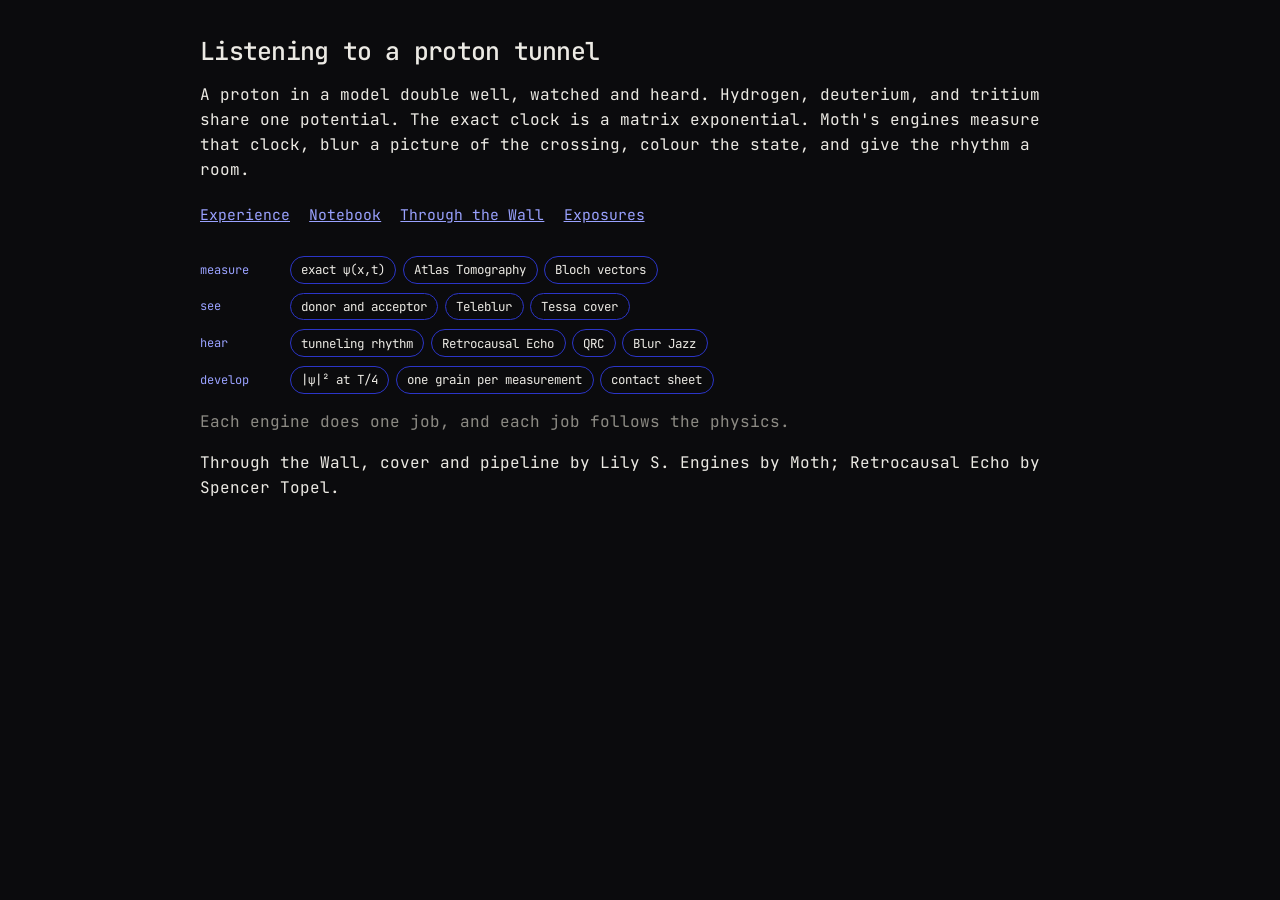
==== docs/index.html @ 45424313 "Polish the piece for a QPU bank, exposures, and Pages. Tomography can target any provider the schema" ====
<!DOCTYPE html>
<html lang="en">
<head>
<meta charset="utf-8">
<meta name="viewport" content="width=device-width, initial-scale=1">
<title>Listening to a proton tunnel</title>
<link rel="preconnect" href="https://fonts.googleapis.com">
<link rel="preconnect" href="https://fonts.gstatic.com" crossorigin>
<link href="https://fonts.googleapis.com/css2?family=IBM+Plex+Mono:wght@400;500&family=JetBrains+Mono:wght@400;500&display=swap" rel="stylesheet">
<link rel="stylesheet" href="site.css">
</head>
<body>
<main>
  <h1>Listening to a proton tunnel</h1>
  <p>A proton in a model double well, watched and heard. Hydrogen, deuterium, and tritium share one potential. The exact clock is a matrix exponential. Moth's engines measure that clock, blur a picture of the crossing, colour the state, and give the rhythm a room.</p>
  <nav>
    <a href="experience.html">Experience</a>
    <a href="notebook.html">Notebook</a>
    <a href="ep.html">Through the Wall</a>
    <a href="exposures.html">Exposures</a>
  </nav>
  <div class="pipeline">
    <div class="pipe"><em>measure</em><span>exact ψ(x,t)</span><span>Atlas Tomography</span><span>Bloch vectors</span></div>
    <div class="pipe"><em>see</em><span>donor and acceptor</span><span>Teleblur</span><span>Tessa cover</span></div>
    <div class="pipe"><em>hear</em><span>tunneling rhythm</span><span>Retrocausal Echo</span><span>QRC</span><span>Blur Jazz</span></div>
    <div class="pipe"><em>develop</em><span>|ψ|² at T/4</span><span>one grain per measurement</span><span>contact sheet</span></div>
  </div>
  <p class="muted">Each engine does one job, and each job follows the physics.</p>
  <p>Through the Wall, cover and pipeline by Lily S. Engines by Moth; Retrocausal Echo by Spencer Topel.</p>
</main>
</body>
</html>
---- docs/site.css ----
:root {
  color-scheme: dark;
  --ink: #eceae4;
  --muted: #8d8b84;
  --accent: #2b35c8;
  --paper: #0b0b0d;
  --panel: #121216;
}
* { box-sizing: border-box; }
html, body {
  margin: 0;
  background: var(--paper);
  color: var(--ink);
  font-family: "JetBrains Mono", "IBM Plex Mono", ui-monospace, Menlo, Consolas, monospace;
}
body { padding: 2.2rem 1.2rem 4rem; }
main { max-width: 880px; margin: 0 auto; }
a { color: #9aa2ff; }
nav { display: flex; flex-wrap: wrap; gap: 0.8rem 1.2rem; margin: 1.4rem 0 2rem; font-size: 0.92rem; }
h1 { font-size: 1.55rem; font-weight: 500; letter-spacing: -0.03em; margin: 0 0 0.8rem; }
h2 { font-size: 1.05rem; font-weight: 500; margin: 2rem 0 0.6rem; }
p, li { line-height: 1.55; }
.muted { color: var(--muted); }
.pipeline { display: flex; flex-direction: column; gap: 0.55rem; margin: 1rem 0; }
.pipe { display: flex; flex-wrap: wrap; gap: 0.4rem; align-items: center; }
.pipe em { color: #9aa2ff; font-style: normal; min-width: 5.2rem; font-size: 0.75rem; }
.pipe span {
  border: 1px solid var(--accent);
  border-radius: 999px;
  padding: 0.28rem 0.65rem;
  font-size: 0.78rem;
}
.track {
  background: var(--panel);
  border: 1px solid #2a2a32;
  border-radius: 14px;
  padding: 0.9rem 1rem 1rem;
  margin: 0.8rem 0;
}
.track h2 { margin: 0 0 0.35rem; }
audio, video, img.sheet { width: 100%; }
img.cover { width: min(420px, 100%); display: block; border-radius: 8px; }
.jobs { color: var(--muted); font-size: 0.75rem; }
.warm { font-size: 1.05rem; }
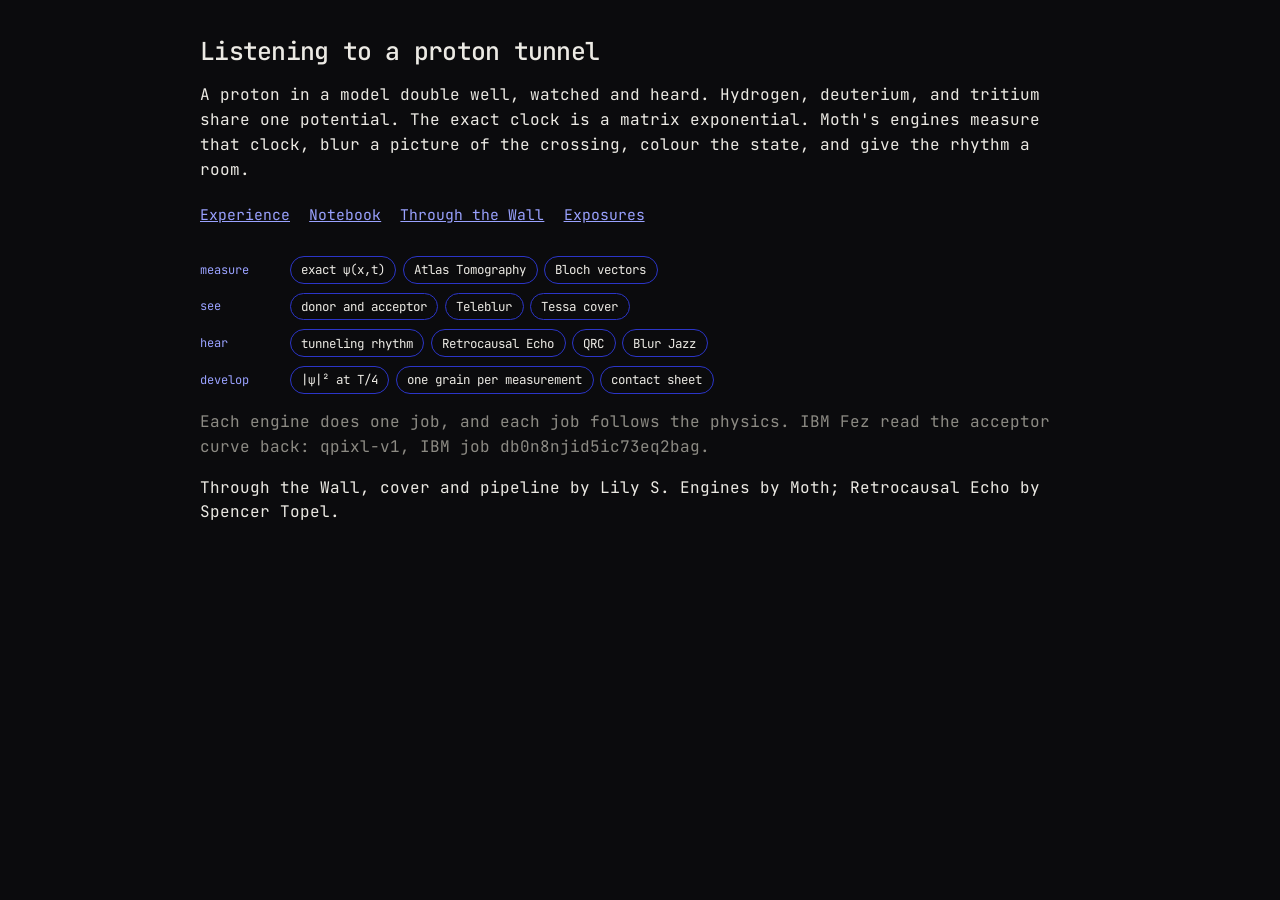
==== commit 960efd37: "Record the IBM Fez read-back of the acceptor curve. qpixl-v1 encoded the ideal populations and retur" ====
--- a/docs/index.html
+++ b/docs/index.html
@@ -25,7 +25,7 @@
     <div class="pipe"><em>hear</em><span>tunneling rhythm</span><span>Retrocausal Echo</span><span>QRC</span><span>Blur Jazz</span></div>
     <div class="pipe"><em>develop</em><span>|ψ|² at T/4</span><span>one grain per measurement</span><span>contact sheet</span></div>
   </div>
-  <p class="muted">Each engine does one job, and each job follows the physics.</p>
+  <p class="muted">Each engine does one job, and each job follows the physics. IBM Fez read the acceptor curve back: qpixl-v1, IBM job db0n8njid5ic73eq2bag.</p>
   <p>Through the Wall, cover and pipeline by Lily S. Engines by Moth; Retrocausal Echo by Spencer Topel.</p>
 </main>
 </body>
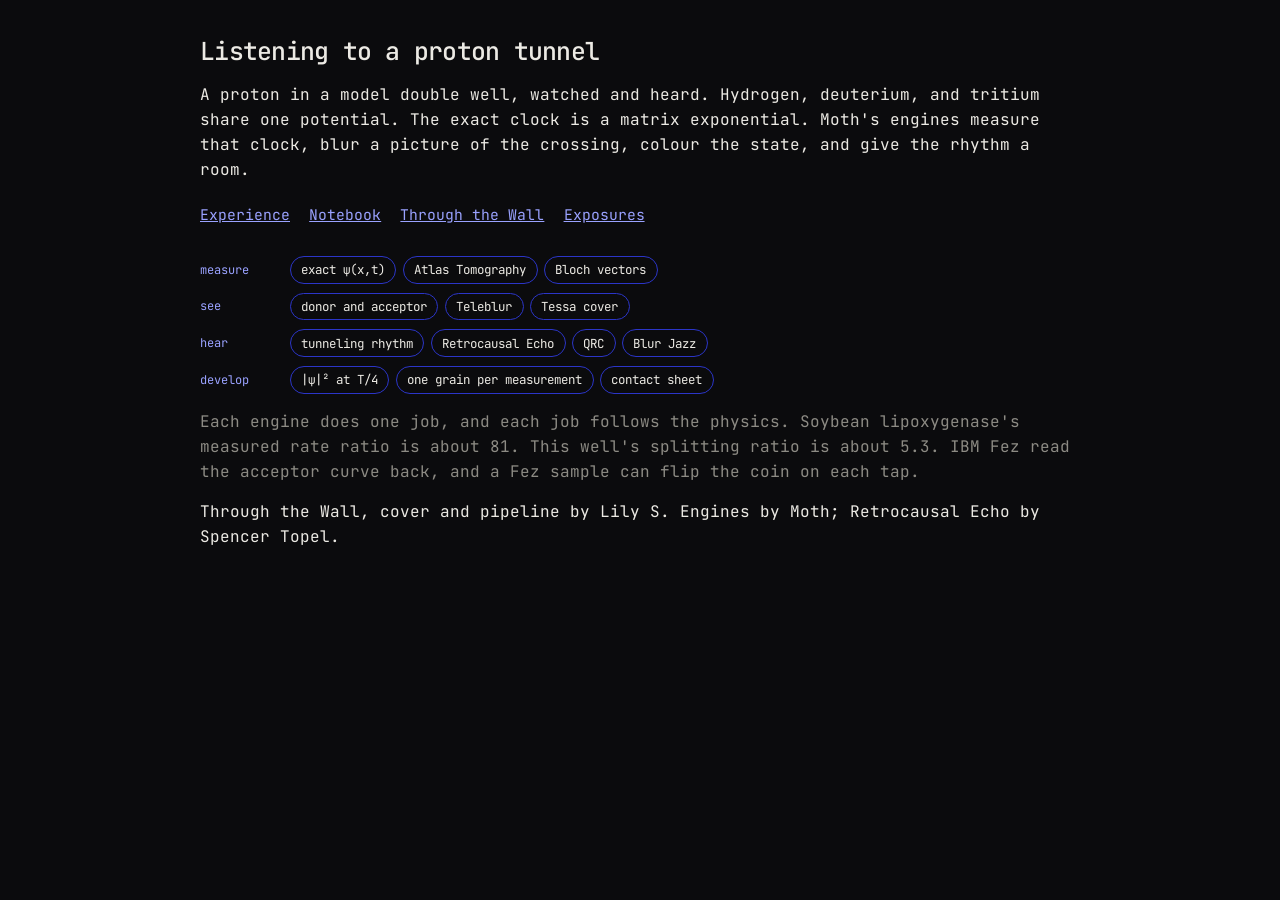
==== commit e7de1637: "Let a Fez shot record flip the coin, and set the enzyme cases beside the well. The Enzymes panel kee" ====
--- a/docs/index.html
+++ b/docs/index.html
@@ -25,7 +25,7 @@
     <div class="pipe"><em>hear</em><span>tunneling rhythm</span><span>Retrocausal Echo</span><span>QRC</span><span>Blur Jazz</span></div>
     <div class="pipe"><em>develop</em><span>|ψ|² at T/4</span><span>one grain per measurement</span><span>contact sheet</span></div>
   </div>
-  <p class="muted">Each engine does one job, and each job follows the physics. IBM Fez read the acceptor curve back: qpixl-v1, IBM job db0n8njid5ic73eq2bag.</p>
+  <p class="muted">Each engine does one job, and each job follows the physics. Soybean lipoxygenase's measured rate ratio is about 81. This well's splitting ratio is about 5.3. IBM Fez read the acceptor curve back, and a Fez sample can flip the coin on each tap.</p>
   <p>Through the Wall, cover and pipeline by Lily S. Engines by Moth; Retrocausal Echo by Spencer Topel.</p>
 </main>
 </body>
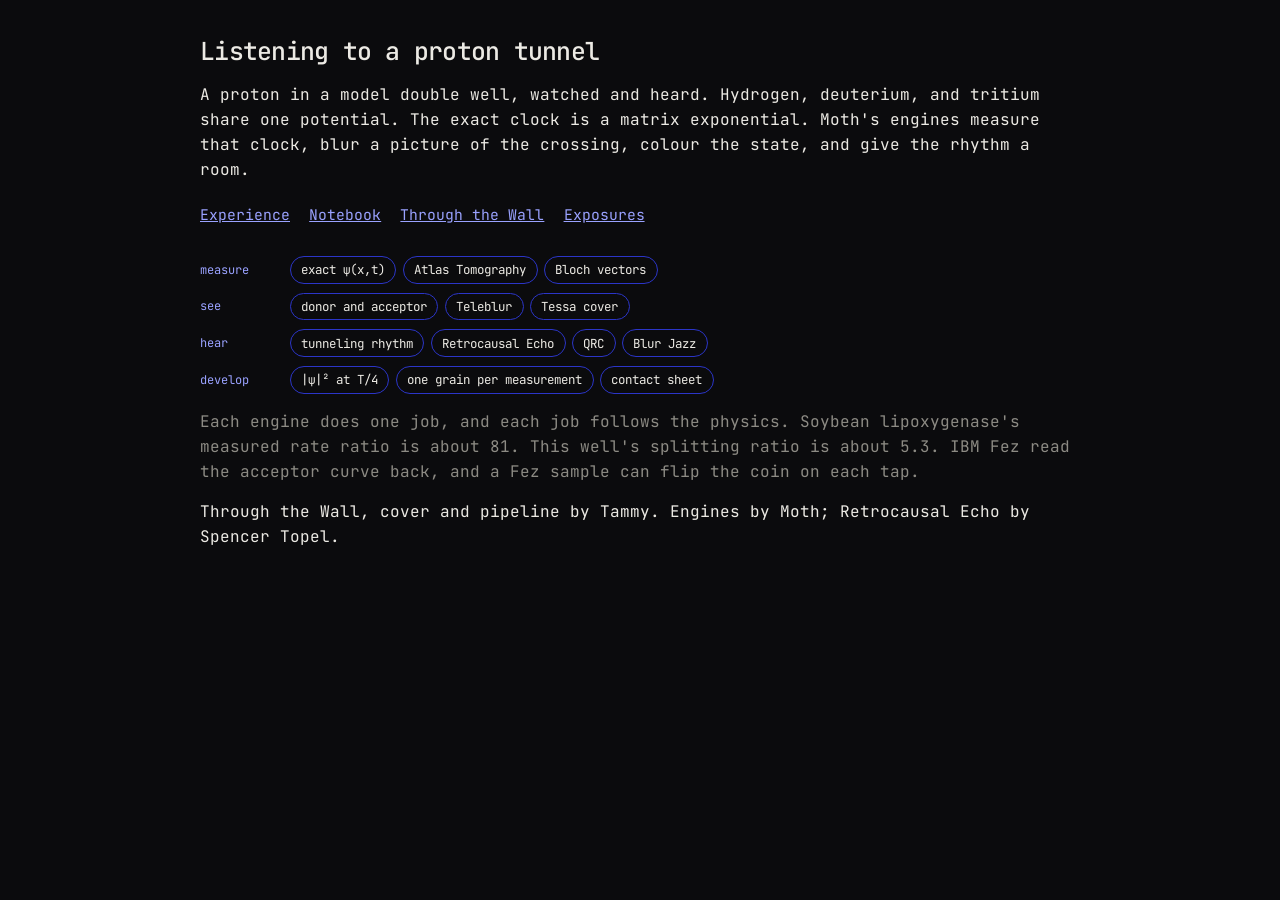
==== commit 1b252ffe: "Credit the piece to Tammy. The Pages index, EP, and notebook, and the lines that feed them, now name" ====
--- a/docs/index.html
+++ b/docs/index.html
@@ -26,7 +26,7 @@
     <div class="pipe"><em>develop</em><span>|ψ|² at T/4</span><span>one grain per measurement</span><span>contact sheet</span></div>
   </div>
   <p class="muted">Each engine does one job, and each job follows the physics. Soybean lipoxygenase's measured rate ratio is about 81. This well's splitting ratio is about 5.3. IBM Fez read the acceptor curve back, and a Fez sample can flip the coin on each tap.</p>
-  <p>Through the Wall, cover and pipeline by Lily S. Engines by Moth; Retrocausal Echo by Spencer Topel.</p>
+  <p>Through the Wall, cover and pipeline by Tammy. Engines by Moth; Retrocausal Echo by Spencer Topel.</p>
 </main>
 </body>
 </html>
